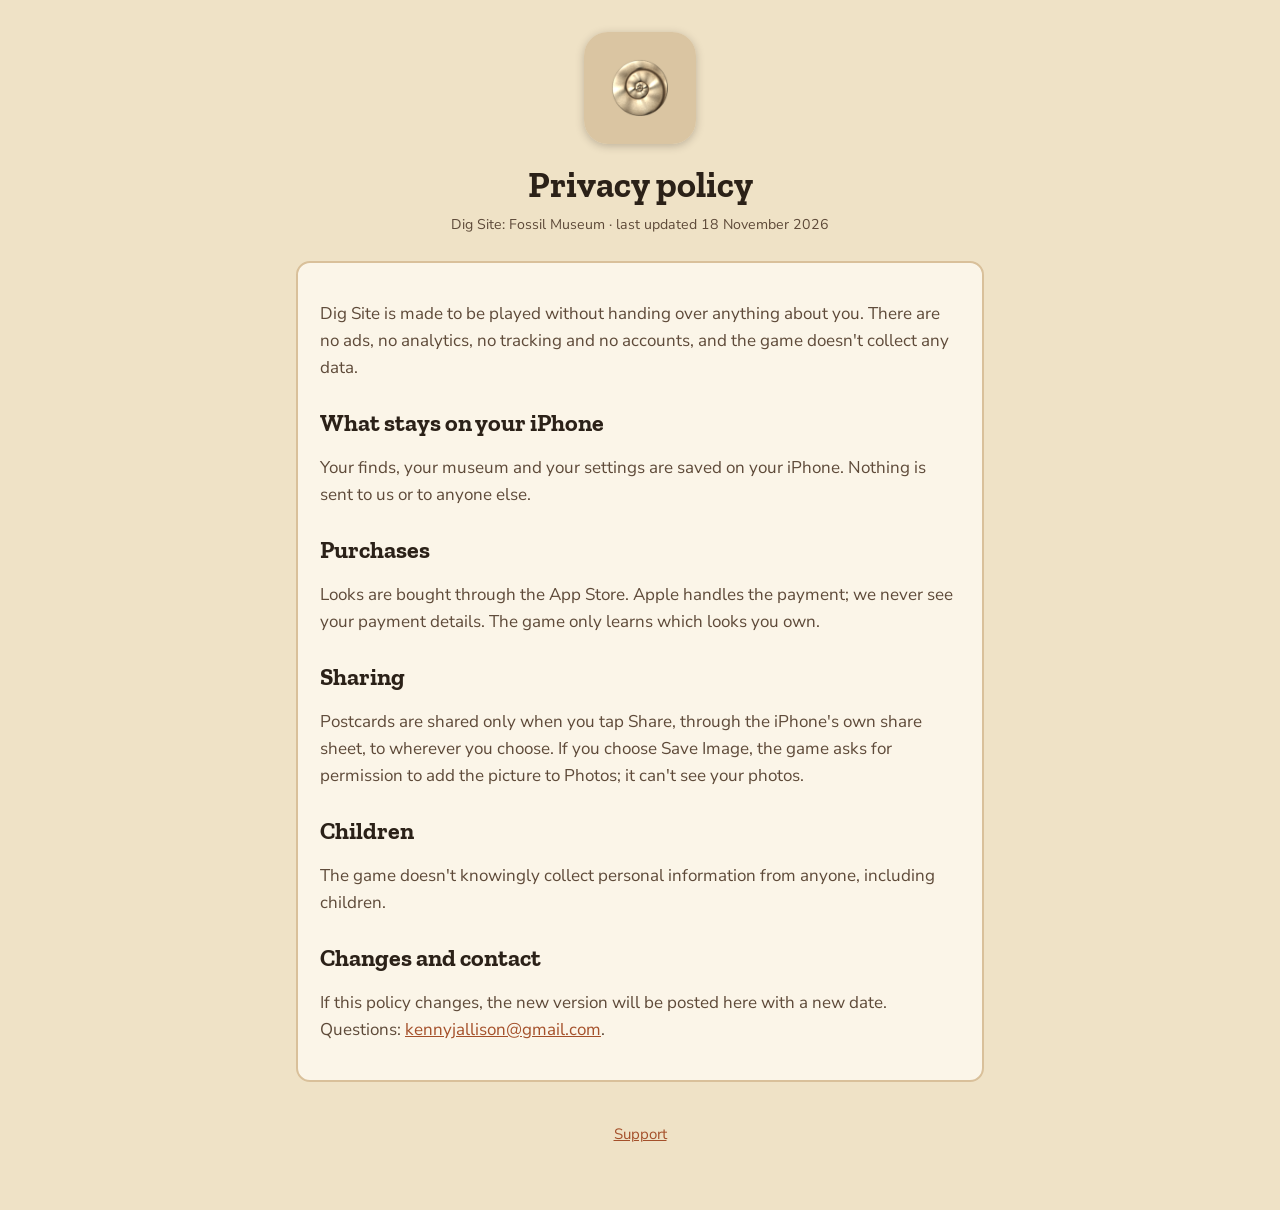
==== privacy.html @ 55b0e7c3 "Add files via upload" ====
<!doctype html>
<html lang="en">
<head>
<meta charset="utf-8">
<meta name="viewport" content="width=device-width, initial-scale=1">
<title>Dig Site: Fossil Museum - Privacy</title>
<link rel="preconnect" href="https://fonts.googleapis.com">
<link rel="stylesheet" href="https://fonts.googleapis.com/css2?family=Nunito+Sans:wght@400;700&family=Zilla+Slab:wght@700&display=swap">
<link rel="stylesheet" href="style.css">
</head>
<body>
<main>
<header>
<img class="icon" src="icon.png" alt="Dig Site app icon">
<h1>Privacy policy</h1>
<small>Dig Site: Fossil Museum · last updated 18 November 2026</small>
</header>
<div class="card">
<p>Dig Site is made to be played without handing over anything about you. There are no ads, no analytics, no tracking and no accounts, and the game doesn't collect any data.</p>
<h2>What stays on your iPhone</h2>
<p>Your finds, your museum and your settings are saved on your iPhone. Nothing is sent to us or to anyone else.</p>
<h2>Purchases</h2>
<p>Looks are bought through the App Store. Apple handles the payment; we never see your payment details. The game only learns which looks you own.</p>
<h2>Sharing</h2>
<p>Postcards are shared only when you tap Share, through the iPhone's own share sheet, to wherever you choose. If you choose Save Image, the game asks for permission to add the picture to Photos; it can't see your photos.</p>
<h2>Children</h2>
<p>The game doesn't knowingly collect personal information from anyone, including children.</p>
<h2>Changes and contact</h2>
<p>If this policy changes, the new version will be posted here with a new date. Questions: <a href="mailto:kennyjallison@gmail.com">kennyjallison@gmail.com</a>.</p>
</div>
<nav><a href="index.html">Support</a></nav>
</main>
</body>
</html>
---- style.css ----
:root { --kraft: #efe2c6; --paper: #fbf5e8; --ink: #2b2118; --soft: #5e4a39; --line: #d9c09a; --rust: #a4502a; }
* { box-sizing: border-box; }
html { background: var(--kraft); }
body { margin: 0; color: var(--ink); font: 17px/1.6 "Nunito Sans", -apple-system, BlinkMacSystemFont, "Segoe UI", sans-serif; }
main { max-width: 720px; margin: 0 auto; padding: 32px 16px 64px; }
header { text-align: center; margin-bottom: 24px; }
header img.icon { width: 112px; height: 112px; border-radius: 24px; box-shadow: 0 2px 8px rgba(43,33,24,.25); }
h1, h2 { font-family: "Zilla Slab", Georgia, serif; font-weight: 700; line-height: 1.15; }
h1 { font-size: 36px; margin: 12px 0 4px; }
h2 { font-size: 24px; margin: 28px 0 6px; }
p { color: var(--soft); }
.card { background: var(--paper); border: 2px solid var(--line); border-radius: 14px; padding: 20px 22px; }
.shot { display: block; width: min(320px, 80%); height: auto; margin: 20px auto; border-radius: 12px; border: 2px solid var(--line); }
a { color: var(--rust); }
nav { text-align: center; margin-top: 40px; font-size: 15px; }
nav a { margin: 0 10px; }
small { color: var(--soft); }
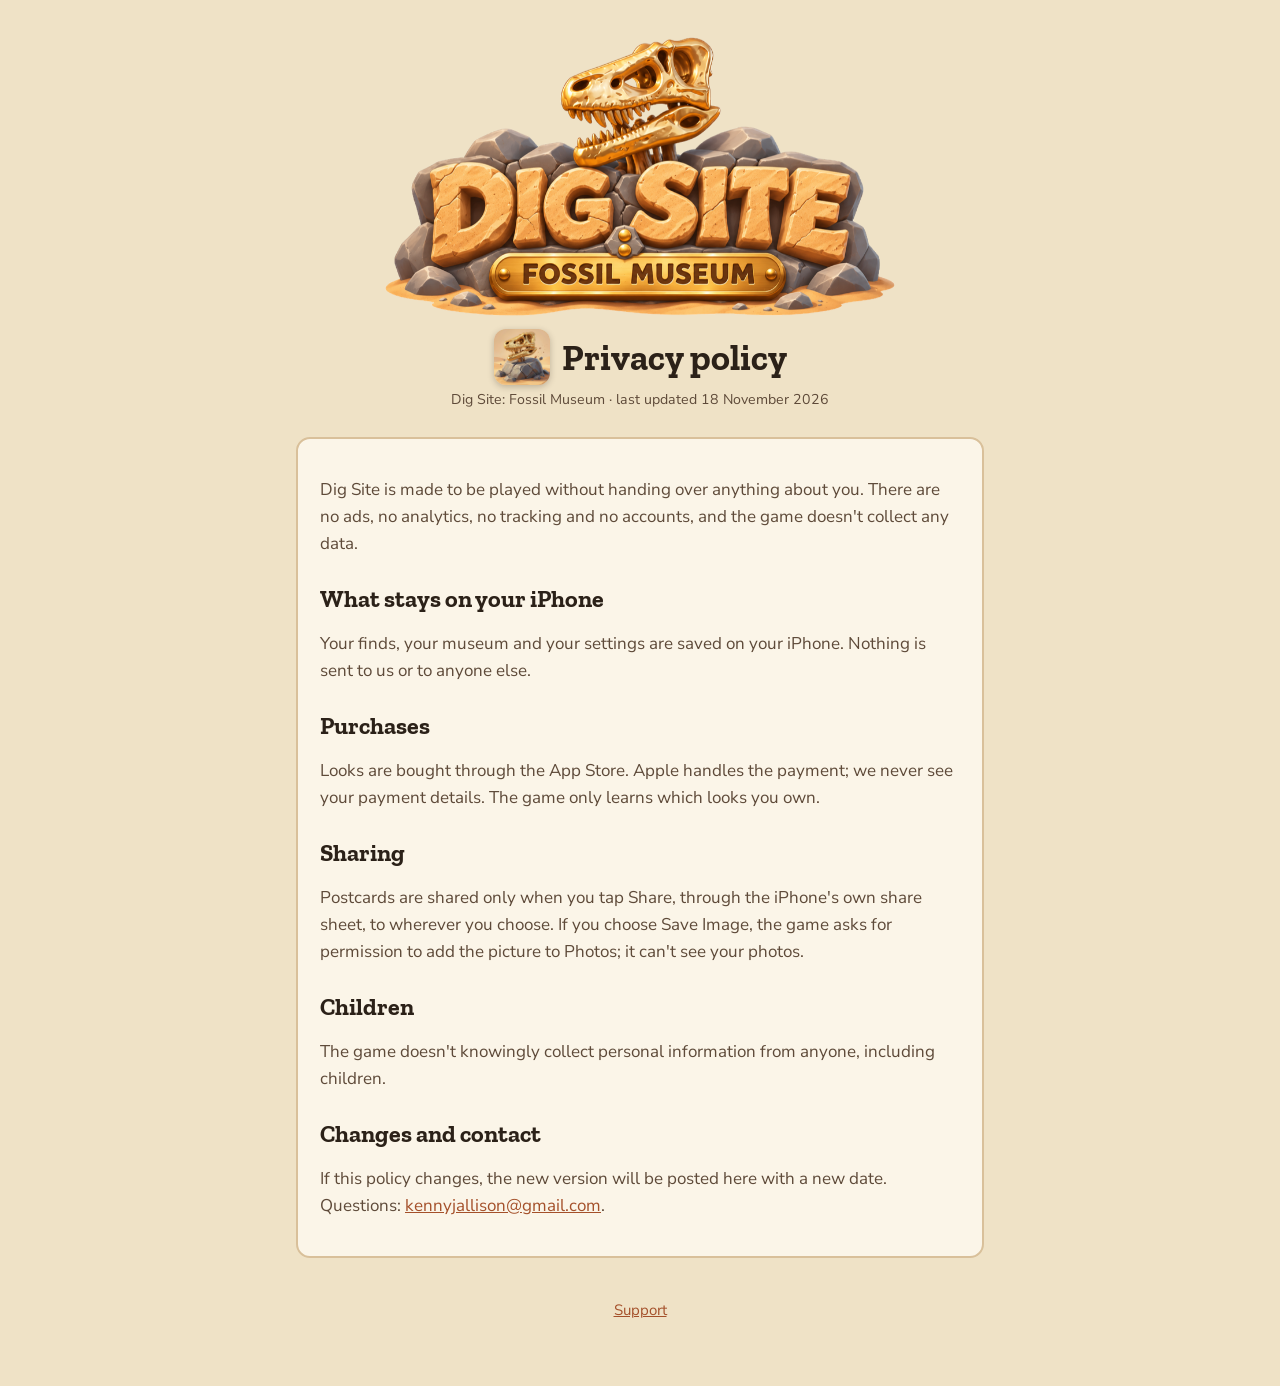
==== commit 78036c0e: "New app icon and logo" ====
--- a/privacy.html
+++ b/privacy.html
@@ -11,8 +11,8 @@
 <body>
 <main>
 <header>
-<img class="icon" src="icon.png" alt="Dig Site app icon">
-<h1>Privacy policy</h1>
+<img class="logo" src="logo.png" alt="Dig Site: Fossil Museum">
+<div class="sub"><img class="icon" src="icon.png" alt="Dig Site app icon"><h1>Privacy policy</h1></div>
 <small>Dig Site: Fossil Museum · last updated 18 November 2026</small>
 </header>
 <div class="card">
--- a/style.css
+++ b/style.css
@@ -4,7 +4,10 @@
 body { margin: 0; color: var(--ink); font: 17px/1.6 "Nunito Sans", -apple-system, BlinkMacSystemFont, "Segoe UI", sans-serif; }
 main { max-width: 720px; margin: 0 auto; padding: 32px 16px 64px; }
 header { text-align: center; margin-bottom: 24px; }
-header img.icon { width: 112px; height: 112px; border-radius: 24px; box-shadow: 0 2px 8px rgba(43,33,24,.25); }
+header img.logo { width: min(520px, 100%); height: auto; display: block; margin: 0 auto; }
+header .sub { display: flex; align-items: center; justify-content: center; gap: 12px; margin-top: 8px; }
+header img.icon { width: 56px; height: 56px; border-radius: 12px; box-shadow: 0 2px 6px rgba(43,33,24,.25); }
+header .sub h1 { margin: 0; }
 h1, h2 { font-family: "Zilla Slab", Georgia, serif; font-weight: 700; line-height: 1.15; }
 h1 { font-size: 36px; margin: 12px 0 4px; }
 h2 { font-size: 24px; margin: 28px 0 6px; }
